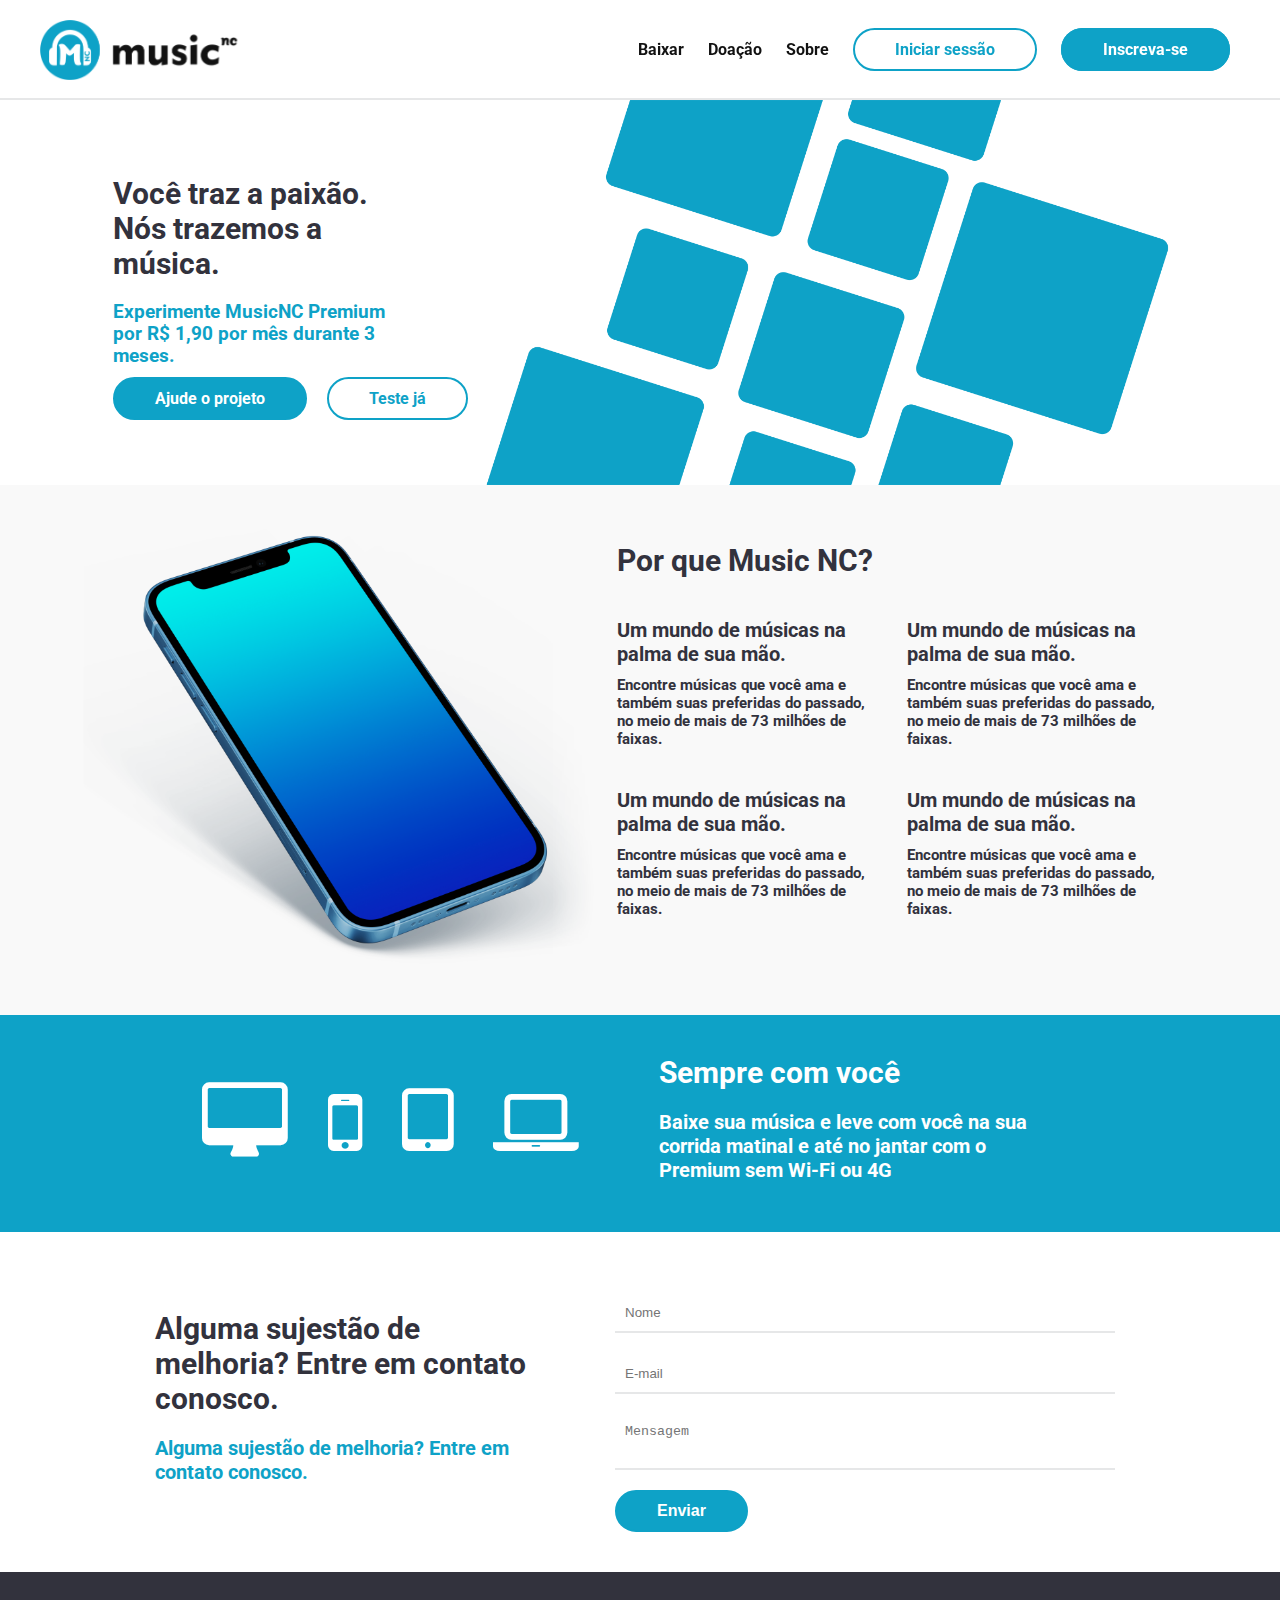
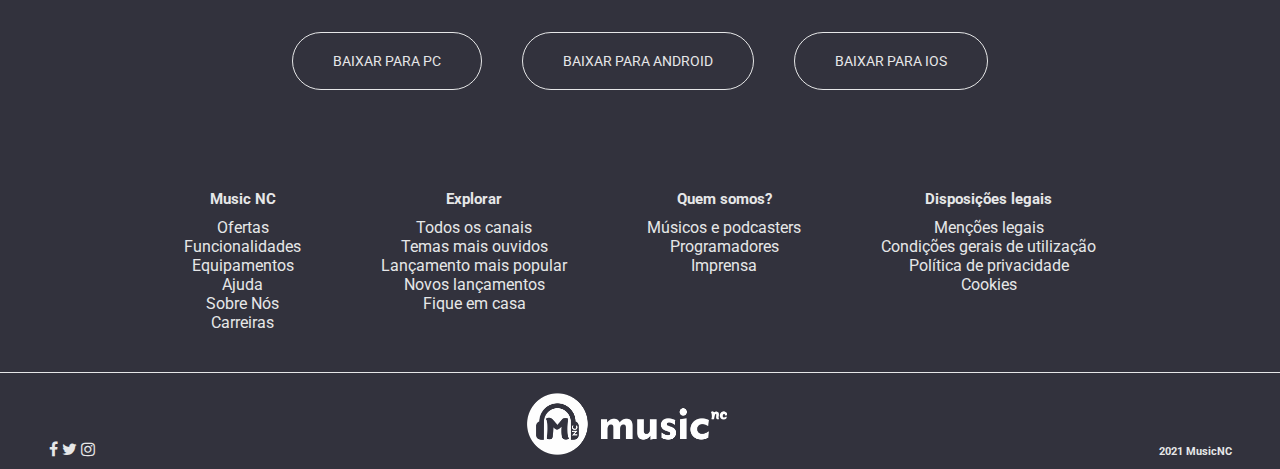
==== index.html @ dd520353 "enviando alterações em paginas" ====
<!DOCTYPE html>
<html lang="pt">

<head>

    <!--CHARSET-->
    <meta charset="UTF-8">

    <!--NAME BAR-->
    <title>Home | Music NC</title>

    <!--ICON BAR-->
    <link rel="shortcut icon" href="img/icons/logo-princ.png">

    <!--IMPORT CSS-->
    <link rel="stylesheet" type="text/css" href="css/styles.css">

    <!--IMPORT JS-->
    

    <!--IMPORT FONTS E ICONS-->
    <link href="https://maxcdn.bootstrapcdn.com/font-awesome/4.7.0/css/font-awesome.min.css" rel="stylesheet" type="text/css">

    <link rel="preconnect" href="https://fonts.googleapis.com">
    <link rel="preconnect" href="https://fonts.gstatic.com" crossorigin>
    <link href="https://fonts.googleapis.com/css2?family=Roboto:wght@300;400;700&display=swap" rel="stylesheet">

</head>


<body>
    
    <!--HEADER-->
    <header>

        <a href="">
            <img id="logo-header" src="img/icons/logo-azul.png" alt="logo">
        </a>
        
        <nav>
            <a class="btn-princ btn-h-01" href="paginas/download.html">Baixar</a>
            <a class="btn-princ btn-h-01" href="paginas/doacao.html">Doação</a>
            <a class="btn-princ btn-h-01" href="paginas/sobre.html">Sobre</a>
            <a class="btn-princ btn-h-02" href="paginas/login.html">Iniciar sessão</a>
            <a class="btn-princ btn-h-03" href="paginas/inscrever.html">Inscreva-se</a>
        </nav>

    </header>
    <!--FIM HEADER-->

    <!--BANNER-->
    <section id="sec-banner">

        <div>
            <div id="txt-banner">
                <h2>Você traz a paixão. Nós trazemos a música.</h2>
                <h3>Experimente MusicNC Premium por R$ 1,90 por mês durante 3 meses.</h3>
            </div>
    
            <div id="btn-banner">
                <a class="btn-princ btn-h-03" href="paginas/doacao.html">Ajude o projeto</a>
                <a class="btn-princ btn-h-02" href="https://vitor-ian.github.io/Music-NC/">Teste já</a>
            </div>
        </div>

        <img id="img-banner" src="img/banner/posters.png" alt="posters">
        
    </section>
    <!--FIM BANNER-->

    <!--FEATURE-->
    <section id="sec-feature">

        <img id="img-feature" src="img/banner/telefone.png" alt="">

        <div>

            <h2>Por que Music NC?</h2>

            <div id="textos-feacture"> <!--categorias-->

                <div>
                    <div class="cat-feature">
                        <h4>Um mundo de músicas na palma de sua mão.</h4>
                        <h5>Encontre músicas que você ama e também suas preferidas do passado, no meio de mais de 73 milhões de faixas.</h5>
                    </div>
    
                    <div class="cat-feature">
                        <h4>Um mundo de músicas na palma de sua mão.</h4>
                        <h5>Encontre músicas que você ama e também suas preferidas do passado, no meio de mais de 73 milhões de faixas.</h5>
                    </div>
                </div>
    
                <div>
                    <div class="cat-feature">
                        <h4>Um mundo de músicas na palma de sua mão.</h4>
                        <h5>Encontre músicas que você ama e também suas preferidas do passado, no meio de mais de 73 milhões de faixas.</h5>
                    </div>
    
                    <div class="cat-feature">
                        <h4>Um mundo de músicas na palma de sua mão.</h4>
                        <h5>Encontre músicas que você ama e também suas preferidas do passado, no meio de mais de 73 milhões de faixas.</h5>
                    </div>
                </div>

            </div> <!--fim categorias-->

        </div>

    </section>
    <!--FIM FEATURE-->

    <!--DEVICES-->
    <section id="sec-devices">

        <div id="icons-devices">
            <i class="fa fa-desktop icon-dev" aria-hidden="true"></i>
            <i class="fa fa-mobile icon-dev" aria-hidden="true"></i>
            <i class="fa fa-tablet icon-dev" aria-hidden="true"></i>
            <i class="fa fa-laptop icon-dev" aria-hidden="true"></i>
        </div>

        <div id="txt-devices">
            <h2 class="color">Sempre com você</h2>
            <h4 class="color">Baixe sua música e leve com você na sua corrida matinal e até no jantar com o Premium sem Wi-Fi ou 4G</h4>
        </div>

    </section>

    <!--FIM DEVICES-->

    <!--FORMS-->
        <section id="sec-forms">
            
            <div id="txt-forms">
                <h2>Alguma sujestão de melhoria? Entre em contato conosco.</h2>
                <h4 class="color2">Alguma sujestão de melhoria? Entre em contato conosco.</h4>
            </div>

            <form class="form-ct-contato" action="https://api.staticforms.xyz/submit" method="POST">

                <input type="hidden" name="accessKey" value="03edd409-aebb-43a2-8050-35e807dcd3a2">
                <input type="hidden" name="redirectTo" value="#">  

                <div class="ct-txt-form">
                    <input placeholder="Nome" type="text" class="cx-form" name="name" />
                </div>

                <div class="ct-txt-form">
                    <input placeholder="E-mail"  type="email" class="cx-form" name="email" />
                </div>

                <div class="ct-txt-form">
                    <textarea placeholder="Mensagem"  type="text" class="cx-form" name="message"></textarea>
                </div>
                
                <button class="btn-princ btn-h-03" type="submit">Enviar</button>

            </form>
        </section>
    <!--FIM FORMS-->

    <!--FOOTER-->
        <footer>
            <div class="itens-footer">
                <a class="btn-footer" href="img/icons/logo-azul.png" download="Music NC">BAIXAR PARA PC</a>
                <a class="btn-footer" href="img/icons/logo-azul.png" download="Music NC">BAIXAR PARA ANDROID</a>
                <a class="btn-footer" href="img/icons/logo-azul.png" download="Music NC">BAIXAR PARA IOS</a>
            </div>

            <div class="itens-footer">

                <div class="bloco-footer">
                    <h5 class="color3">Music NC</h5>
                    <a class="color3" href="">Ofertas</a>
                    <a class="color3" href="">Funcionalidades</a>
                    <a class="color3" href="">Equipamentos</a>
                    <a class="color3" href="">Ajuda</a>
                    <a class="color3" href="">Sobre Nós</a>
                    <a class="color3" href="">Carreiras</a>
                </div>

                <div class="bloco-footer">
                    <h5 class="color3">Explorar</h5>
                    <a class="color3" href="">Todos os canais</a>
                    <a class="color3" href="">Temas mais ouvidos</a>
                    <a class="color3" href="">Lançamento mais popular</a>
                    <a class="color3" href="">Novos lançamentos</a>
                    <a class="color3" href="">Fique em casa</a>
                </div>

                <div class="bloco-footer">
                    <h5 class="color3">Quem somos?</h5>
                    <a class="color3" href="">Músicos e podcasters</a>
                    <a class="color3" href="">Programadores</a>
                    <a class="color3" href="">Imprensa</a>
                </div>

                <div class="bloco-footer">
                    <h5 class="color3">Disposições legais</h5>
                    <a class="color3" href="">Menções legais</a>
                    <a class="color3" href="">Condições gerais de utilização</a>
                    <a class="color3" href="">Política de privacidade
                    </a>
                    <a class="color3" href="">Cookies</a>
                </div>

            </div>

            <div class="itens-b-footer">
                <div>
                    <i class="fa fa-facebook" aria-hidden="true"></i>
                    <i class="fa fa-twitter" aria-hidden="true"></i>
                    <i class="fa fa-instagram" aria-hidden="true"></i>
                </div>

                <img id="logo-footer" src="img/icons/logo-branca.png" alt="">

                <h6 class="color3">2021 MusicNC</h6>
            </div>

        </footer>
    <!--FIM FOOTER-->

</body>

</html>
---- css/styles.css ----
/*===========================AJUSTES PADRÃO===========================*/

* {
    padding: 0px;
    margin: 0px;
    border: none;
    box-sizing: border-box;
}

html {
    scroll-behavior: smooth;
}

a {
    text-decoration: none;
}

li{
    list-style-type: none;
}

textarea:focus, input:focus {
    box-shadow: 0 0 0 0;
    outline: 0;
}

textarea {
    resize: none;
}

body{
    font-family: 'Roboto', sans-serif;
}

/*===========================AJUSTES PROJETO===========================*/

header{
    width: 100%;
    height: 100px;
    background-color: white;
    border-bottom: 2px solid #E6E7E8;
    display: flex;
    align-items: center;
    position: fixed;
    z-index: 1;
}

nav{
    margin: 20px;
    position: fixed;
    right: 20px;
}

footer{
    background-color: #32323d;
    color: #E6E7E8;
}

h1{
    font-size: 40px;
}

h2{
    color: #32323d;
    font-weight: bold;
    margin-bottom: 20px;
    font-size: 30px;
}

h3{
    color: #0EA2C7;
}

h4{
    color: #32323d;
    font-weight: bold;
    font-size: 20px;
    margin-bottom: 10px;
}

h5{
    color: #32323d;
    font-size: 15px;
    margin-bottom: 10px;
}

h6{
    color: rgb(230, 230, 230);
}

/*===========================HEADER===========================*/
#logo-header{
    height: 60px;
    margin: 20px 20px 20px 40px;
    position: fixed;
    top: 0px;
}

.btn-princ{
    font-size: 16px;
    font-weight: bold;
    margin: 0px 10px;
    cursor: pointer;
}

.btn-h-01{
    color: #121212;
    border: none;
}

.btn-h-01:hover{
    color: #121212;
    padding-bottom: 10px;
    border-bottom: 2px solid #0EA2C7;
}

.btn-h-02{
    color: #0EA2C7;
    border: 2px solid #0EA2C7;
    border-radius: 50px;
    padding: 10px 40px;
}

.btn-h-02:hover{
    color: #078AAB;
    border-color:#078AAB;
}

.btn-h-03{
    color: white;
    background-color: #0EA2C7;
    border: 2px solid #0EA2C7;
    border-radius: 50px;
    padding: 10px 40px;
}

.btn-h-03:hover{
    background-color: #078AAB;
    border-color:#078AAB;
}

/*===========================BANNER===========================*/

#sec-banner{
    padding-top: 100px;
    display: flex;
    align-items: center;
    justify-content: center;
}

#btn-banner{
    display: flex;
    align-items: center;
}

#img-banner{
    width: 700px;
    pointer-events: none;
}

#txt-banner{
    width: 300px;
    margin: 10px;
}

/*===========================FEATURE===========================*/

#sec-feature{
    background-color: #f9f9f9;
    display: flex;
    align-items: center;
    justify-content: center;
    padding: 40px 0px;
}

#img-feature{
    height: 450px;
}

#textos-feacture{
    display: flex;
    align-items: top;
    justify-content: left;
}

.cat-feature{
    width: 250px;
    margin: 20px 40px 40px 0px;
}

/*===========================DEVICES===========================*/

#sec-devices{
    background-color: #0EA2C7;
    display: flex;
    align-items: center;
    justify-content: center;
}

#icons-devices{
    font-size: 80px;
    margin: 40px 20px;
    color: white;
}

.icon-dev{
    margin-right: 20px;
}

#txt-devices{
    width: 400px;
    margin: 40px;
}

.color{
    color: white;
}

/*===========================FORM===========================*/

#sec-forms{
    display: flex;
    align-items: center;
    justify-content: center;
    margin: 40px;
}

.ct-txt-form{
    width: 500px;
    background-color: none;
    border-bottom: 2px solid #E6E7E8;
    padding: 10px;
    margin: 20px 10px;
}

.cx-form{
    width: 480px;
    color: #32323d;
}

#txt-forms{
    width: 400px;
    margin-right: 50px;
}

.color2{
    color: #0EA2C7;
}

/*===========================FOOTER===========================*/

.color3{
    color: #E6E7E8;
}

.itens-footer{
    display: flex;
    align-items: top;
    justify-content: center;
    padding: 40px 0px;
}

.itens-b-footer{
    display: flex;
    align-items: baseline;
    justify-content: center;
    padding: 10px;
    border-top: 1px solid #E6E7E8;
}

#logo-footer{
    width: 200px;
    margin-left: 48vh;
    margin-right: 48vh;
    margin-top: 10px;
}

.bloco-footer{
    display: flex;
    align-items: center;
    justify-content: left;
    flex-direction: column;
    margin: 0px 40px;
}

.btn-footer{
    color: #E6E7E8;
    font-size: 14px;
    padding: 20px 40px;
    border: 1px solid #E6E7E8;
    border-radius: 40px;
    margin: 20px;
}

.btn-footer:hover{
    background-color: #2c2c35;
}

/*===========================PAGINA DONWLOAD===========================*/

/*===========================CONTEUDO PRINCIPAL===========================*/
#sec-conteudo{
    padding-top: 280px;
    display: flex;
    align-items: center;
    justify-content: center;
    flex-direction: column;
    background-color: #0EA2C7;
    height: 700px;
    border-radius: 0px 0px 500px 500px;
    margin-bottom: 20px;
}

.color4{
    color: white;
}

#img-conteudo{
    width: 900px;
    padding-top: 10px;
}

.txt-conteudo{
    width: 800px;
    text-align: center;
}

.btn-h-04{
    color: #32323d;
    background-color: white;
    border: 2px solid white;
    border-radius: 50px;
    padding: 10px 40px;
}

.btn-h-04:hover{
    background-color: #eeeeee;
    border-color:#eeeeee;
}

/*===========================VANTAGENS===========================*/

#sec-vantagens{
    margin-top: 200px;
    display: flex;
    align-items: center;
    justify-content: center;
    flex-direction: column;
}

.item-vantagens{
    display: flex;
    align-items: center;
    justify-content: center;
    flex-direction: column;
    text-align: center;
    border: 2px solid #0EA2C7;
    border-radius: 100%;
    height: 300px;
    width: 300px;
    color: #0EA2C7;
    font-size: 50px;
    margin: 20px;
}

.txt-item-vantagens{
    width: 230px;
}

#vantagens{
    display: flex;
    align-items: center;
    justify-content: center;
    margin: 40px;
}

.color5{
    color: #32323d;
    margin: 40px;
}

.btn-h-05{
    color: white;
    background-color: #EF5466;
    border: 2px solid #EF5466;
    border-radius: 50px;
    padding: 10px 40px;
}

.btn-h-05:hover{
    background-color: #da4052;
    border-color:#da4052;
}

/*===========================BAIXAR===========================*/

#sec-baixar{
    display: flex;
    align-items: center;
    justify-content: center;
    flex-direction: column;
    background-color: #0EA2C7;
    padding: 60px;
}

.btn-baixar{
    color: #E6E7E8;
    background-color: #2c2c35;
    font-size: 14px;
    padding: 20px 40px;
    border-radius: 40px;
    margin: 20px;
}

.btn-baixar:hover{
    background-color: #1c1c22;
}
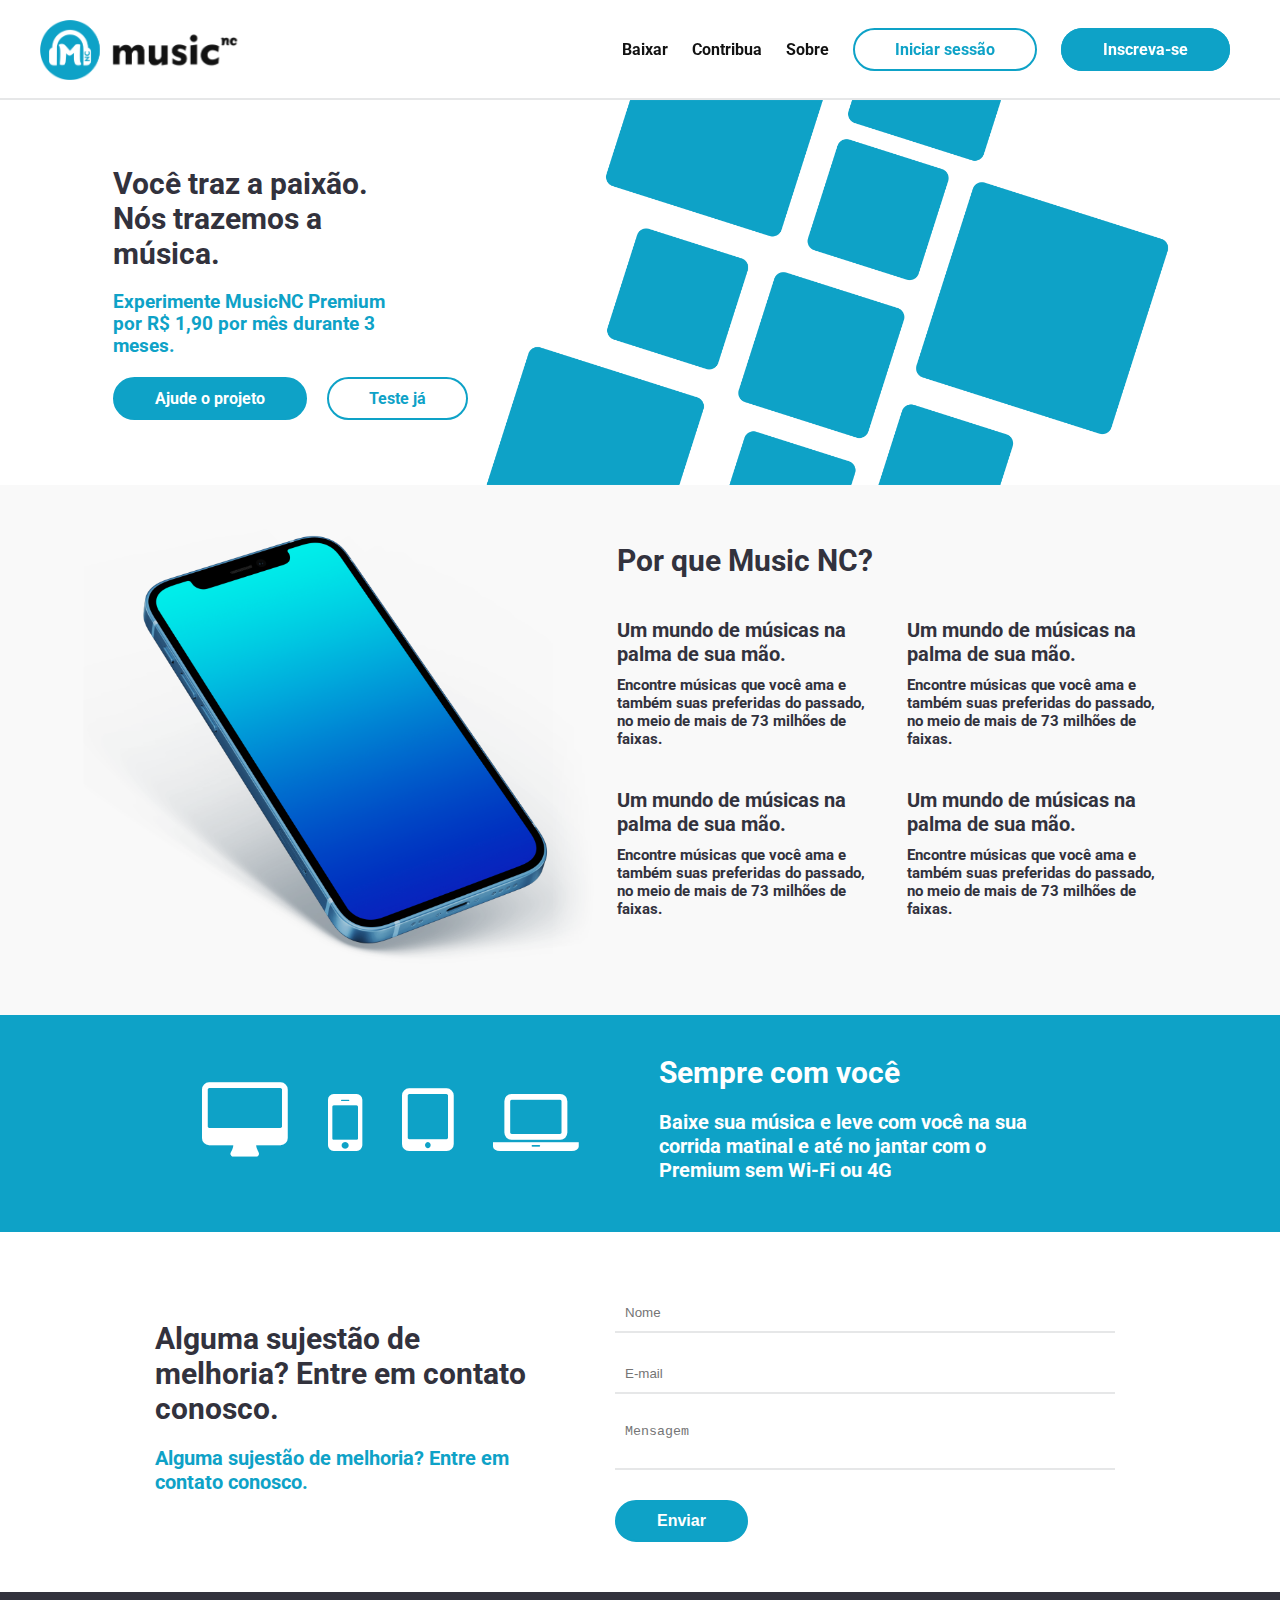
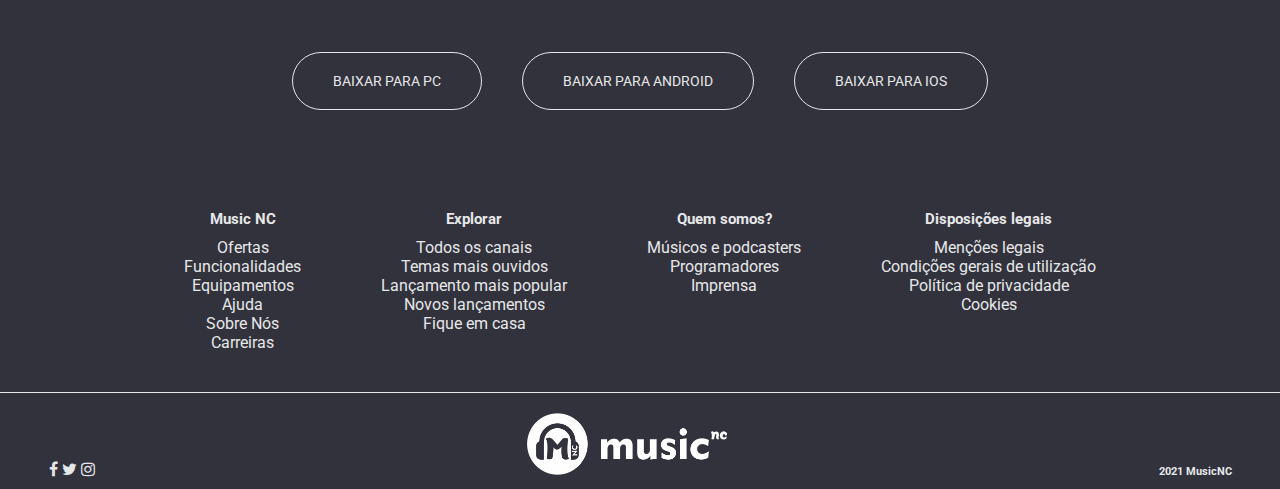
==== commit 13e0246b: "Enviando pagina de doações" ====
--- a/index.html
+++ b/index.html
@@ -39,7 +39,7 @@
         
         <nav>
             <a class="btn-princ btn-h-01" href="paginas/download.html">Baixar</a>
-            <a class="btn-princ btn-h-01" href="paginas/doacao.html">Doação</a>
+            <a class="btn-princ btn-h-01" href="paginas/doacao.html">Contribua</a>
             <a class="btn-princ btn-h-01" href="paginas/sobre.html">Sobre</a>
             <a class="btn-princ btn-h-02" href="paginas/login.html">Iniciar sessão</a>
             <a class="btn-princ btn-h-03" href="paginas/inscrever.html">Inscreva-se</a>
--- a/css/styles.css
+++ b/css/styles.css
@@ -57,7 +57,9 @@
 }
 
 h1{
-    font-size: 40px;
+    font-size: 60px;
+    font-weight: bold;
+    margin-bottom: 20px;
 }
 
 h2{
@@ -99,7 +101,7 @@
 .btn-princ{
     font-size: 16px;
     font-weight: bold;
-    margin: 0px 10px;
+    margin: 10px;
     cursor: pointer;
 }
 
@@ -300,14 +302,13 @@
 
 /*===========================CONTEUDO PRINCIPAL===========================*/
 #sec-conteudo{
-    padding-top: 280px;
+    padding-top: 300px;
     display: flex;
     align-items: center;
     justify-content: center;
     flex-direction: column;
     background-color: #0EA2C7;
     height: 700px;
-    border-radius: 0px 0px 500px 500px;
     margin-bottom: 20px;
 }
 
@@ -414,4 +415,298 @@
 
 .btn-baixar:hover{
     background-color: #1c1c22;
-}+}
+
+/*===========================PAGINA LOGIN===========================*/
+
+#sec-login{
+    display: flex;
+    align-items: center;
+    justify-content: center;
+    flex-direction: column;
+    background-image: url('../img/banner/background-login.png');
+    background-repeat: no-repeat;
+    background-size: cover;
+    height: 100vh;
+}
+
+#logo-login{
+    width: 200px;
+    margin: 40px;
+}
+
+.color6{
+    color: #EF5466;
+}
+
+.btn-h-06{
+    color: white;
+    background-color: #EF5466;
+    border: 2px solid #EF5466;
+    border-radius: 50px;
+    width: 500px;
+    padding: 10px 40px;
+    margin-bottom: 20px;
+}
+
+.btn-h-06:hover{
+    background-color: #da4052;
+    border-color:#da4052;
+}
+
+.btn-secund-2{
+    color: #EF5466;
+    text-decoration: underline;
+    font-size: 14px;
+}
+
+.cx-login{
+    display: flex;
+    align-items: center;
+    justify-content: center;
+    flex-direction: column;
+    background-color: white;
+    border-radius: 20px;
+    width: 600px;
+    height: 500px;
+    margin-bottom: 40px;
+}
+
+.info-form{
+    margin-top: 40px;
+    width: 450px;
+    text-align: center;
+    display: flex;
+    align-items: center;
+    justify-content: center;
+    flex-direction: column;
+}
+
+.color1{
+    color: #32323d;
+}
+
+.cx-inscreva{
+    display: flex;
+    align-items: center;
+    justify-content: center;
+    flex-direction: column;
+    background-color: white;
+    border-radius: 20px;
+    width: 600px;
+    height: 700px;
+    margin-bottom: 40px;
+}
+
+/*===========================PAGINA SOBRE===========================*/
+
+#sec-banner-sobre{
+    padding-top: 100px;
+    display: flex;
+    align-items: center;
+    justify-content: center;
+    flex-direction: column;
+    background-image: url('../img/banner/background-login.png');
+    background-repeat: no-repeat;
+    background-size: cover;
+}
+
+#banner-sobre{
+    display: flex;
+    align-items: center;
+    justify-content: center;
+    flex-direction: column;
+    width: 500px;
+    text-align: center;
+    margin: 40px;
+}
+
+#imagem-sobre{
+    width: 100%;
+    margin-top: 40px;
+}
+
+/*===========================PORQUE MUSIC NC===========================*/
+
+#sec-conteudo-sobre{
+    display: flex;
+    align-items: center;
+    justify-content: center;
+    flex-direction: column;
+}
+
+.titulo-conteudo-sobre{
+    width: 500px;
+    text-align: center;
+    margin: 40px;
+}
+
+.txt-conteudo-sobre{
+    width: 350px;
+    margin: 20px;
+}
+
+.bl-conteudo-sobre{
+    display: flex;
+    align-items: center;
+    justify-content: center;
+}
+
+/*===========================ESCUTE OFFLINE===========================*/
+
+#sec-ouca-offline{
+    display: flex;
+    align-items: center;
+    justify-content: center;
+}
+
+.img-sec-sobre{
+    height: 800px;
+}
+
+.esp-esq{
+    margin: 20px 10px;
+}
+
+.esp-botom{
+    margin-bottom: 60px;
+}
+
+/*===========================ALBUM===========================*/
+
+#imagem-album{
+    width: 80%;
+}
+
+#all-img-sobre{
+    display: flex;
+    align-items: center;
+    justify-content: center;
+}
+
+/*===========================PLAYLIST===========================*/
+
+#sec-playlist{
+    display: flex;
+    align-items: center;
+    justify-content: center;
+    flex-direction: column;
+    margin-top: 40px;
+}
+
+#size-playlist{
+    display: flex;
+    align-items: center;
+    justify-content: center;
+    flex-direction: column;
+    width: 600px;
+    text-align: center;
+}
+
+/*===========================LETRA===========================*/
+
+#sec-letra{
+    display: flex;
+    align-items: center;
+    justify-content: center;
+}
+
+.txt-letras{
+    width: 350px;
+    margin: 20px;
+    text-align: right;
+}
+
+/*===========================FAQ===========================*/
+
+#sec-faq{
+    display: flex;
+    align-items: center;
+    justify-content: center;
+    flex-direction: column;
+    margin: 80px 0 40px 0;
+}
+
+
+/*===========================PÁGINA SOBRE===========================*/
+
+#sec-banner-contribua{
+    padding-top: 100px;
+    display: flex;
+    align-items: center;
+    justify-content: center;
+    background-image: url('../img/banner/background-login.png');
+    background-repeat: no-repeat;
+    background-size: cover;
+    background-attachment: fixed;
+    height: 600px;
+}
+
+#banner-contribua{
+    display: flex;
+    align-items: left;
+    justify-content: center;
+    flex-direction: column;
+    width: 500px;
+    text-align: left;
+    margin: 40px;
+}
+
+#box-contribua{
+    width: 550px;
+    height: 350px;
+    border-radius: 10px;
+    background-color: white;
+    display: flex;
+    align-items: center;
+    justify-content: center;
+    flex-direction: column;
+    padding: 50px;
+}
+
+#formas-pagamento{
+    display: flex;
+    align-items: center;
+    justify-content: center;
+}
+
+#pix{
+    width: 250px;
+    margin: 0 30px;
+}
+
+.box-forma-pagamento{
+    background-color: #32323d;
+    margin: 20px;
+    border-radius: 50px;
+    width: 150px;
+    height: 50px;
+    display: flex;
+    align-items: center;
+    justify-content: center;
+}
+
+#box-pagamento-pix{
+    width: 250px;
+    background-color: #2c2c35;
+    border-radius: 50px;
+    padding: 5px;
+    text-align: center;
+}
+
+#box-pix{
+    display: flex;
+    align-items: center;
+    justify-content: center;
+    flex-direction: column;
+}
+
+.obs{
+    margin: 40px 0 15px 20px;
+    width: 150px;
+}
+
+.icon-pagamento{
+    width: 110px;
+}
+
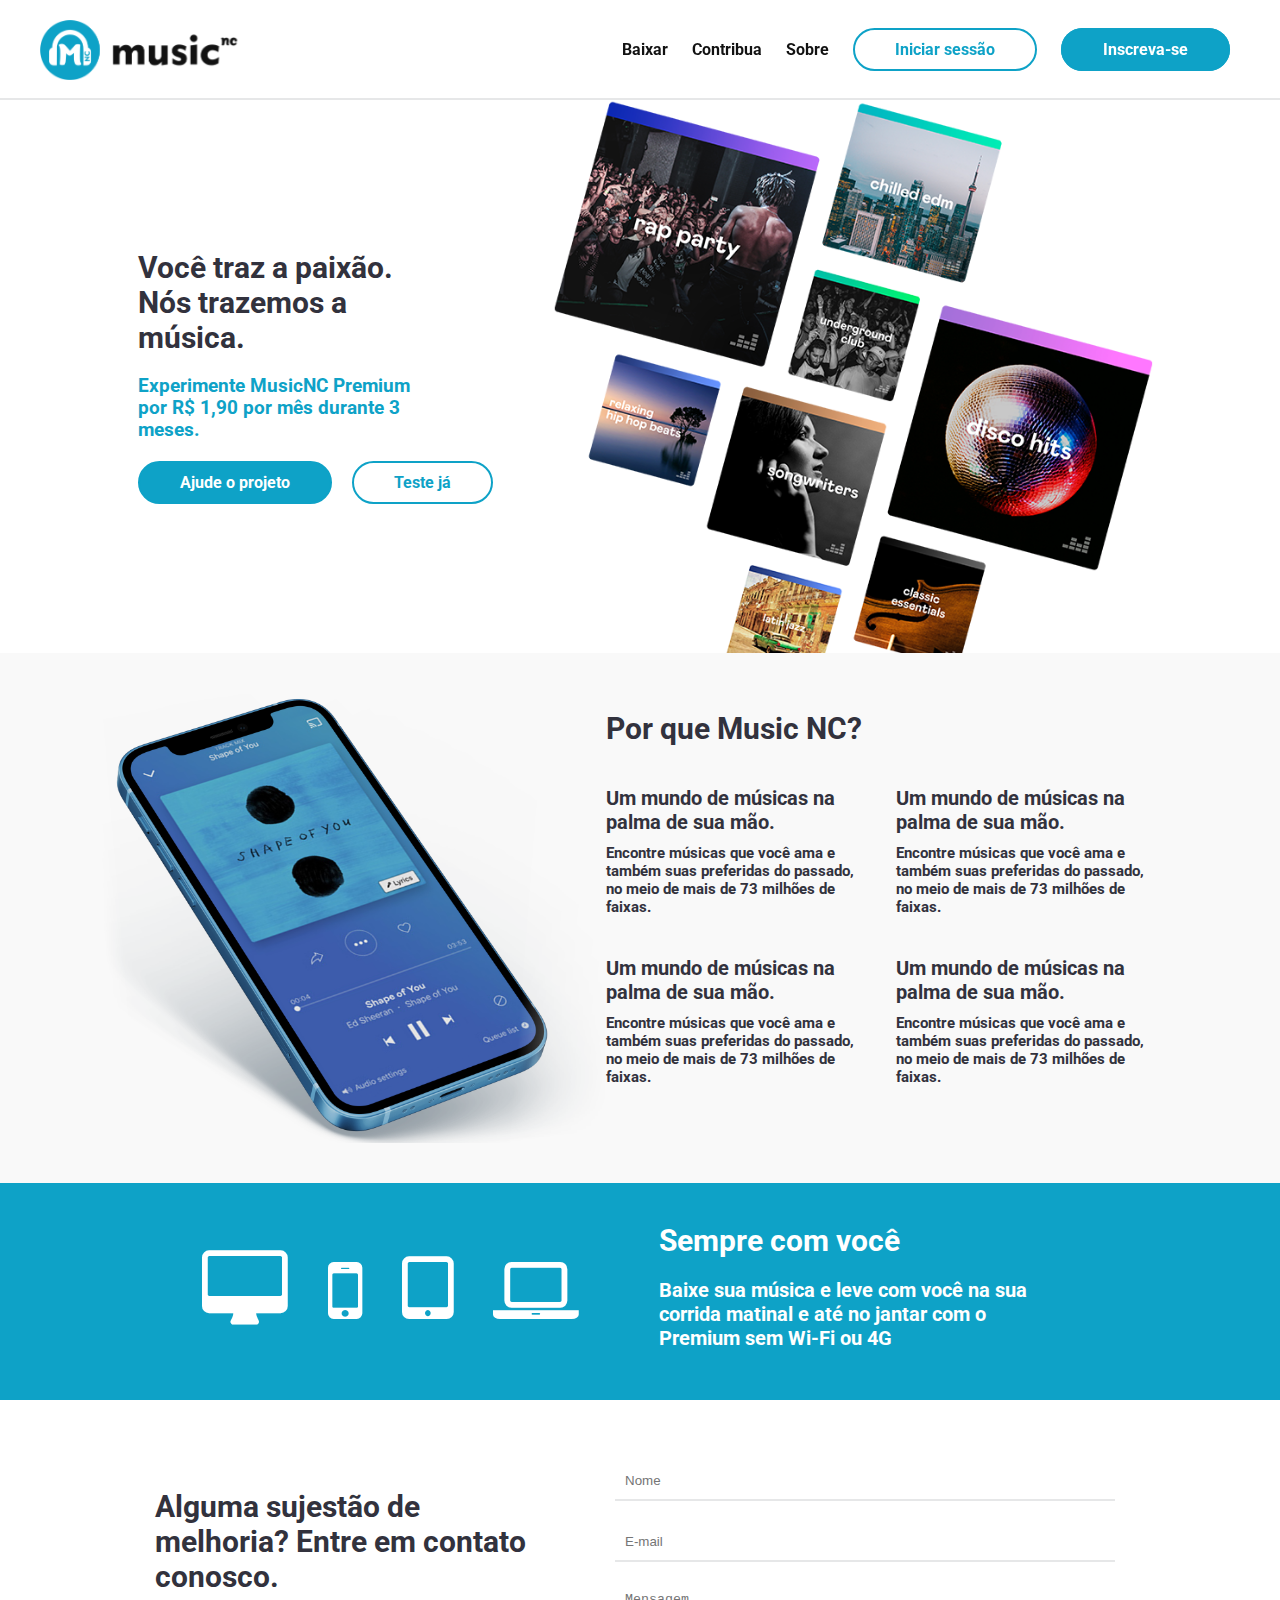
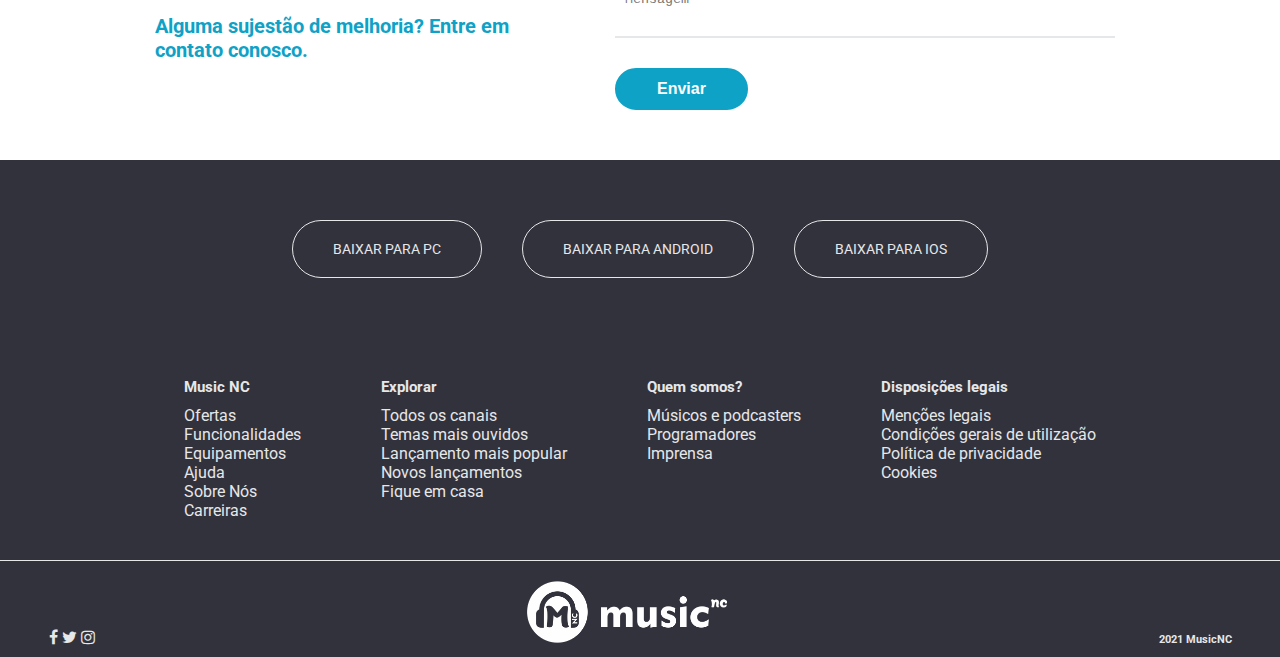
==== commit d5329868: "Enviando botões de redes sociais" ====
--- a/index.html
+++ b/index.html
@@ -209,12 +209,22 @@
 
             <div class="itens-b-footer">
                 <div>
-                    <i class="fa fa-facebook" aria-hidden="true"></i>
-                    <i class="fa fa-twitter" aria-hidden="true"></i>
-                    <i class="fa fa-instagram" aria-hidden="true"></i>
-                </div>
-
-                <img id="logo-footer" src="img/icons/logo-branca.png" alt="">
+                    <a class="color3" href="https://www.facebook.com/musicncbr">
+                        <i class="fa fa-facebook" aria-hidden="true"></i>
+                    </a>
+
+                    <a class="color3" href="https://twitter.com/musicncbr">
+                        <i class="fa fa-twitter" aria-hidden="true"></i>
+                    </a>
+
+                    <a class="color3" href="https://www.instagram.com/musicncbr/">
+                        <i class="fa fa-instagram" aria-hidden="true"></i>
+                    </a>
+                </div>
+
+                <a href="index.html">
+                    <img id="logo-footer" src="img/icons/logo-branca.png" alt="">
+                </a>
 
                 <h6 class="color3">2021 MusicNC</h6>
             </div>
--- a/css/styles.css
+++ b/css/styles.css
@@ -156,7 +156,8 @@
 }
 
 #img-banner{
-    width: 700px;
+    width: 600px;
+    margin-left: 50px;
     pointer-events: none;
 }
 
@@ -279,8 +280,8 @@
 
 .bloco-footer{
     display: flex;
-    align-items: center;
-    justify-content: left;
+    align-items: left;
+    justify-content: top;
     flex-direction: column;
     margin: 0px 40px;
 }
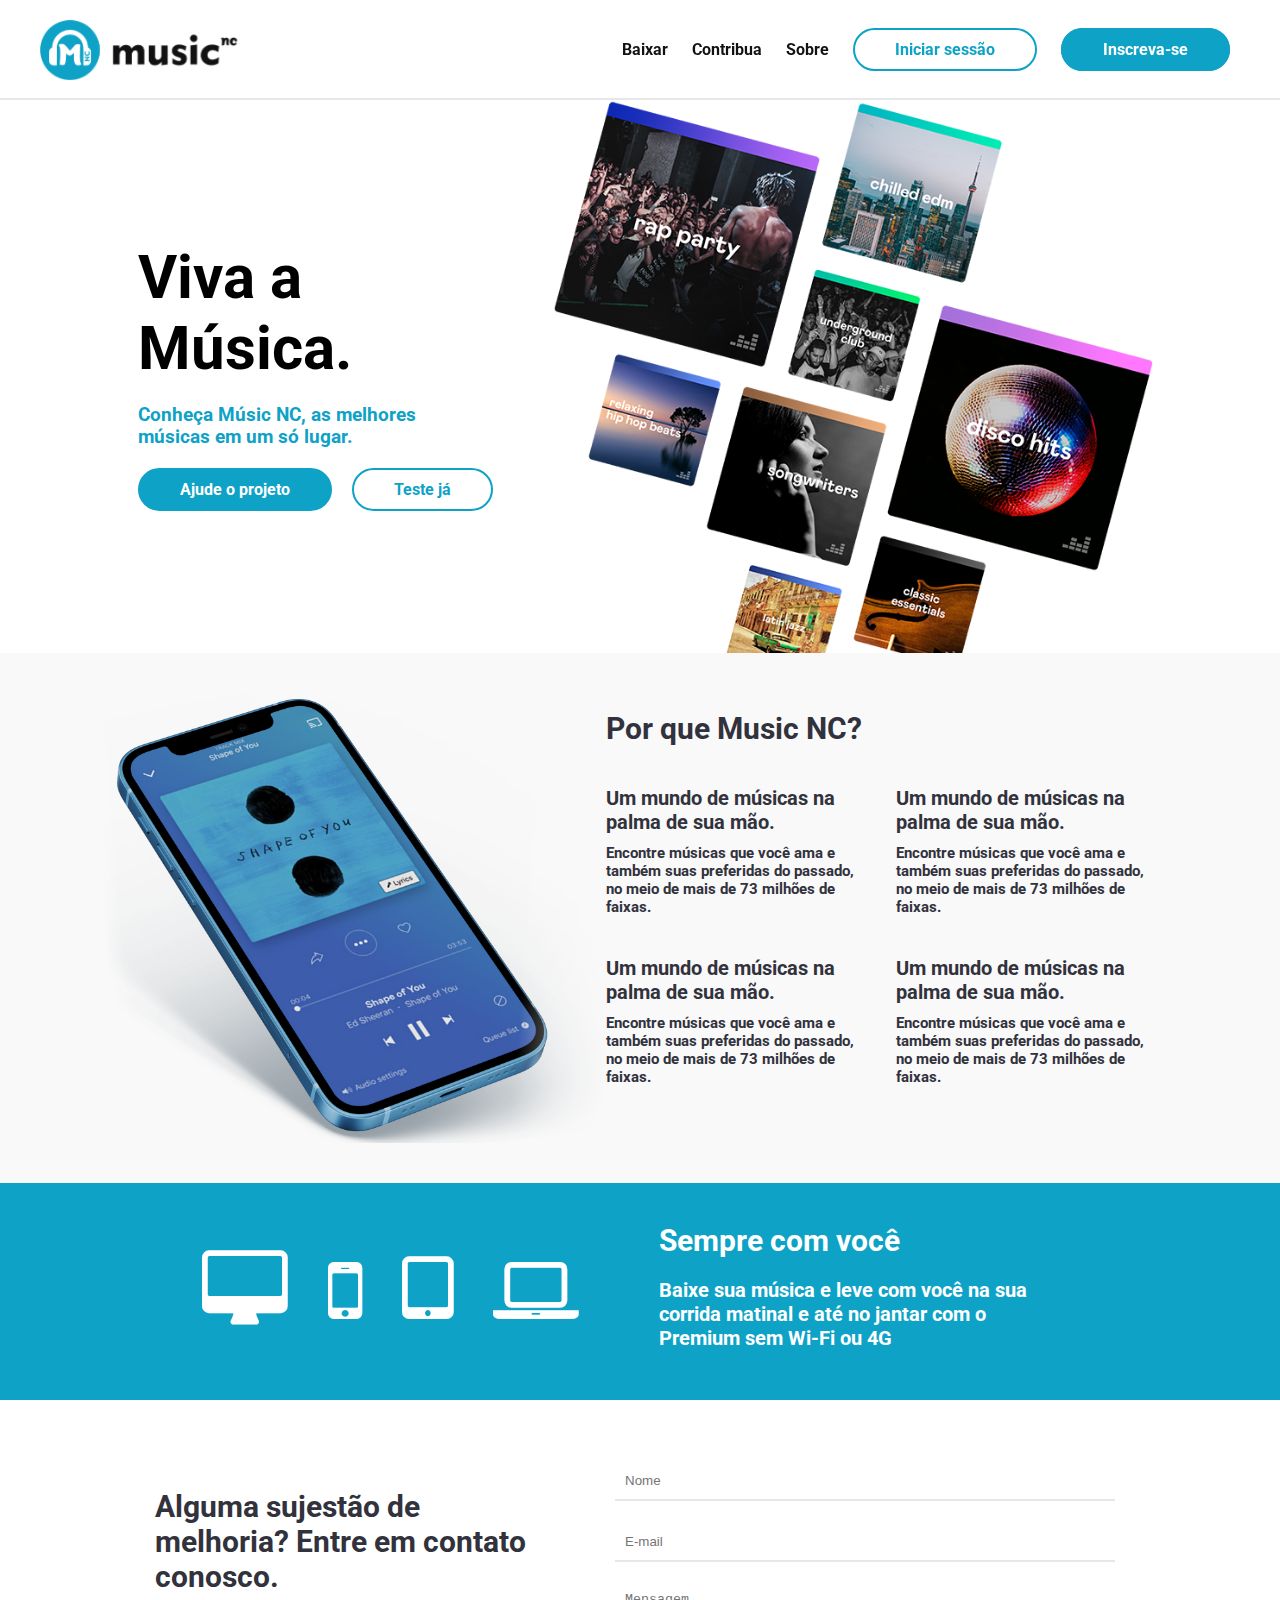
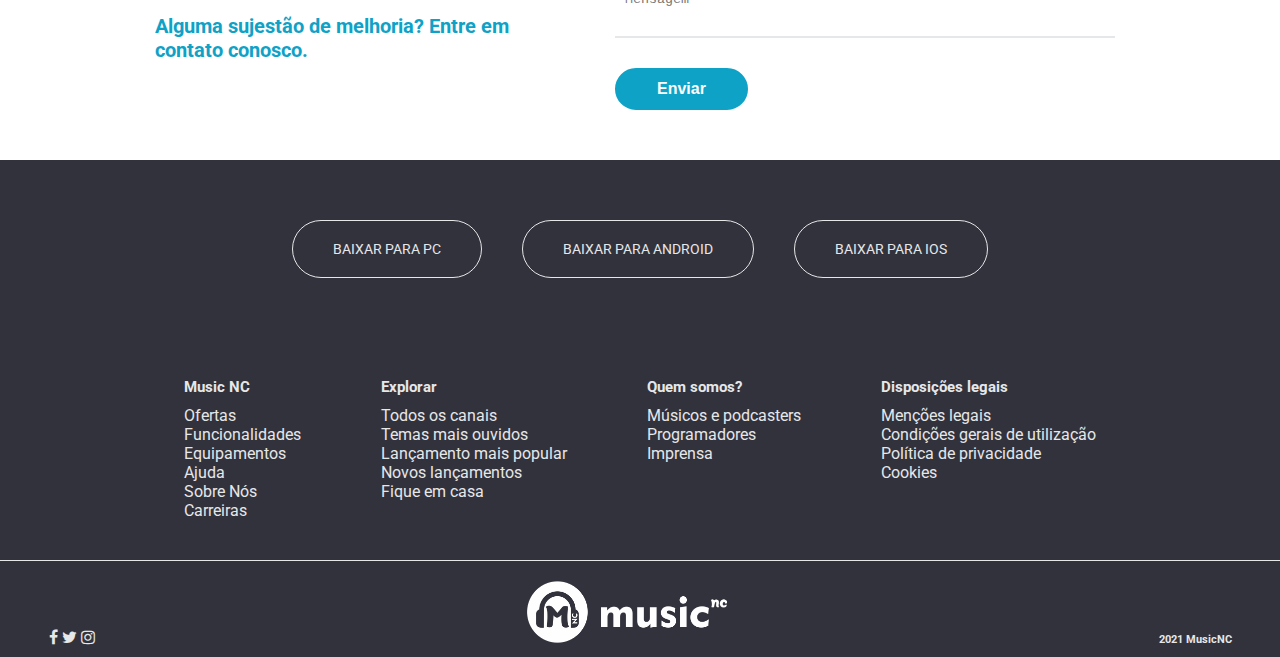
==== commit c4e8dae0: "enviando correções de texto" ====
--- a/index.html
+++ b/index.html
@@ -53,8 +53,8 @@
 
         <div>
             <div id="txt-banner">
-                <h2>Você traz a paixão. Nós trazemos a música.</h2>
-                <h3>Experimente MusicNC Premium por R$ 1,90 por mês durante 3 meses.</h3>
+                <h1>Viva a Música.</h1>
+                <h3>Conheça Músic NC, as melhores músicas em um só lugar.</h3>
             </div>
     
             <div id="btn-banner">
--- a/css/styles.css
+++ b/css/styles.css
@@ -178,6 +178,7 @@
 
 #img-feature{
     height: 450px;
+    pointer-events: none;
 }
 
 #textos-feacture{
@@ -320,6 +321,7 @@
 #img-conteudo{
     width: 900px;
     padding-top: 10px;
+    pointer-events: none;
 }
 
 .txt-conteudo{
@@ -522,8 +524,15 @@
     margin: 40px;
 }
 
+#center-img{
+    display: flex;
+    align-items: center;
+    justify-content: center;
+}
+
 #imagem-sobre{
     width: 100%;
+    max-width: 1580px;
     margin-top: 40px;
 }
 
@@ -577,6 +586,7 @@
 
 #imagem-album{
     width: 80%;
+    max-width: 1580px;
 }
 
 #all-img-sobre{
@@ -674,6 +684,7 @@
 #pix{
     width: 250px;
     margin: 0 30px;
+    pointer-events: none;
 }
 
 .box-forma-pagamento{
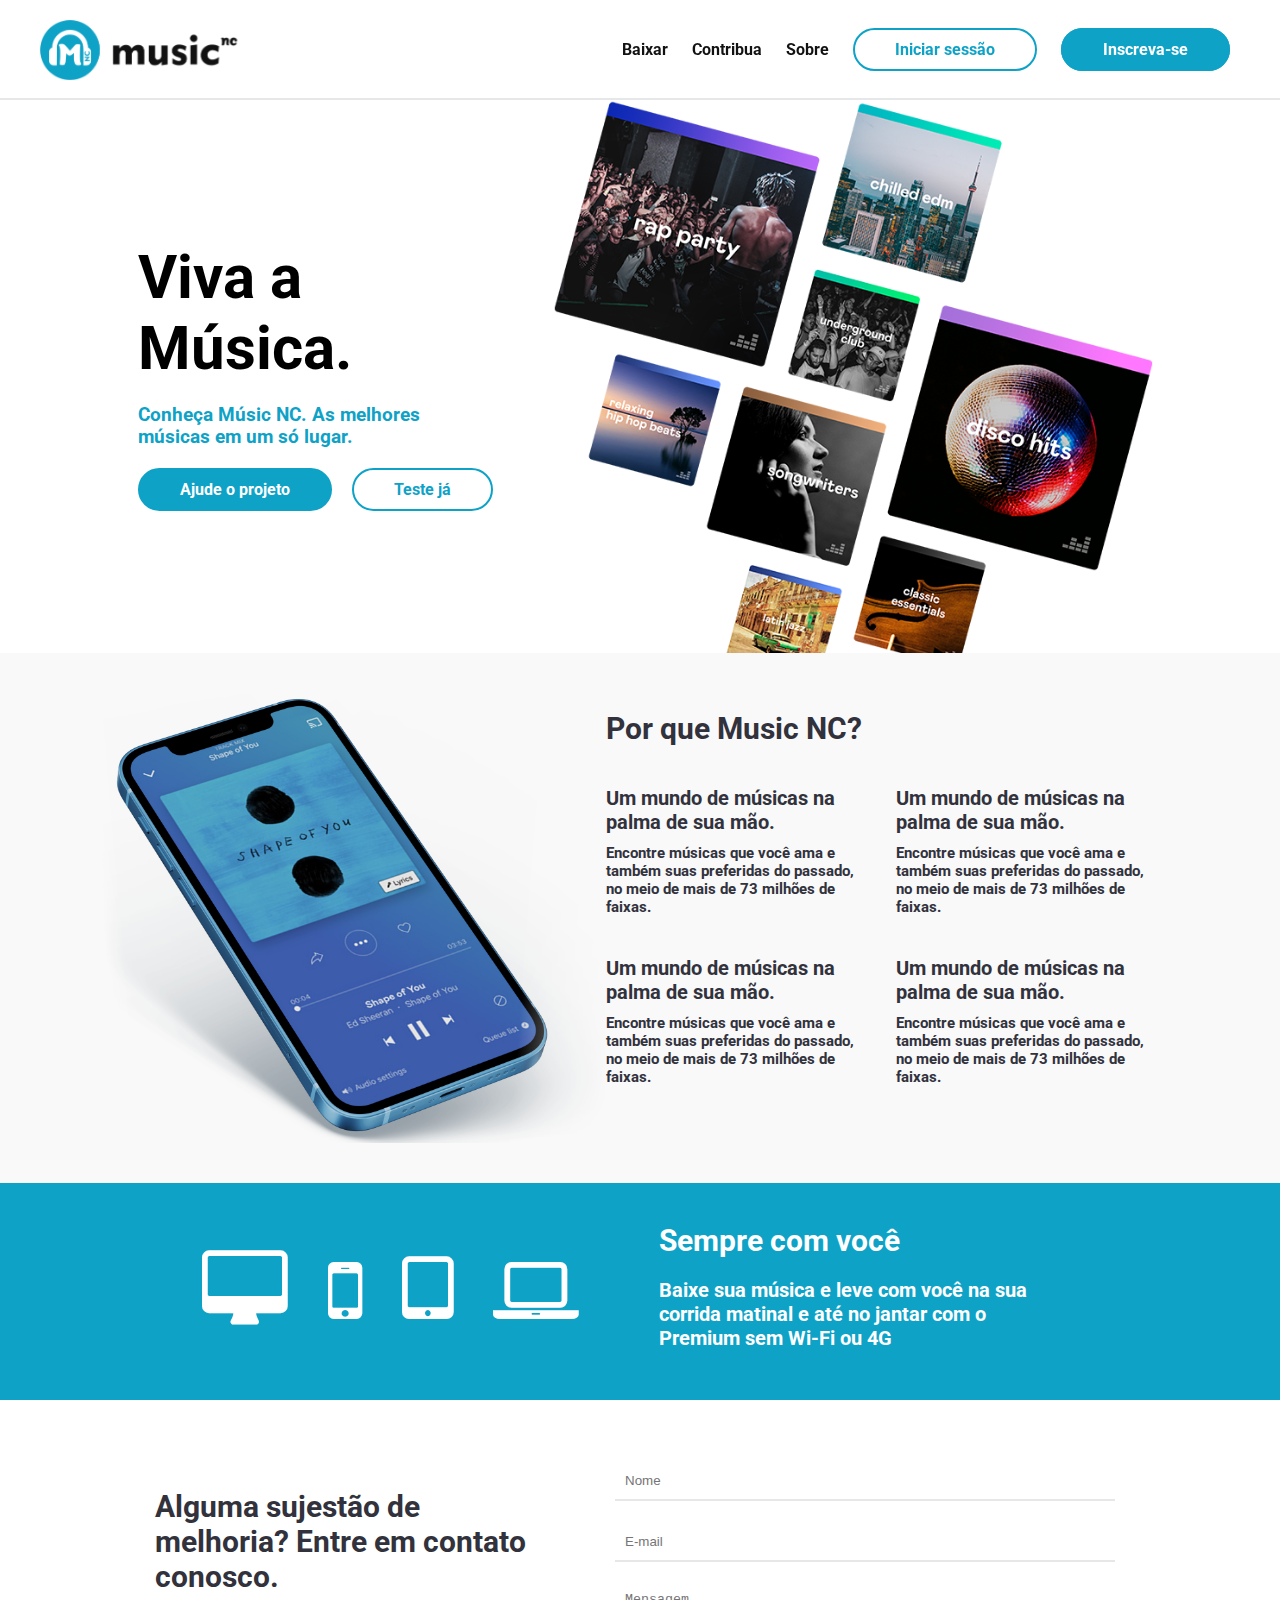
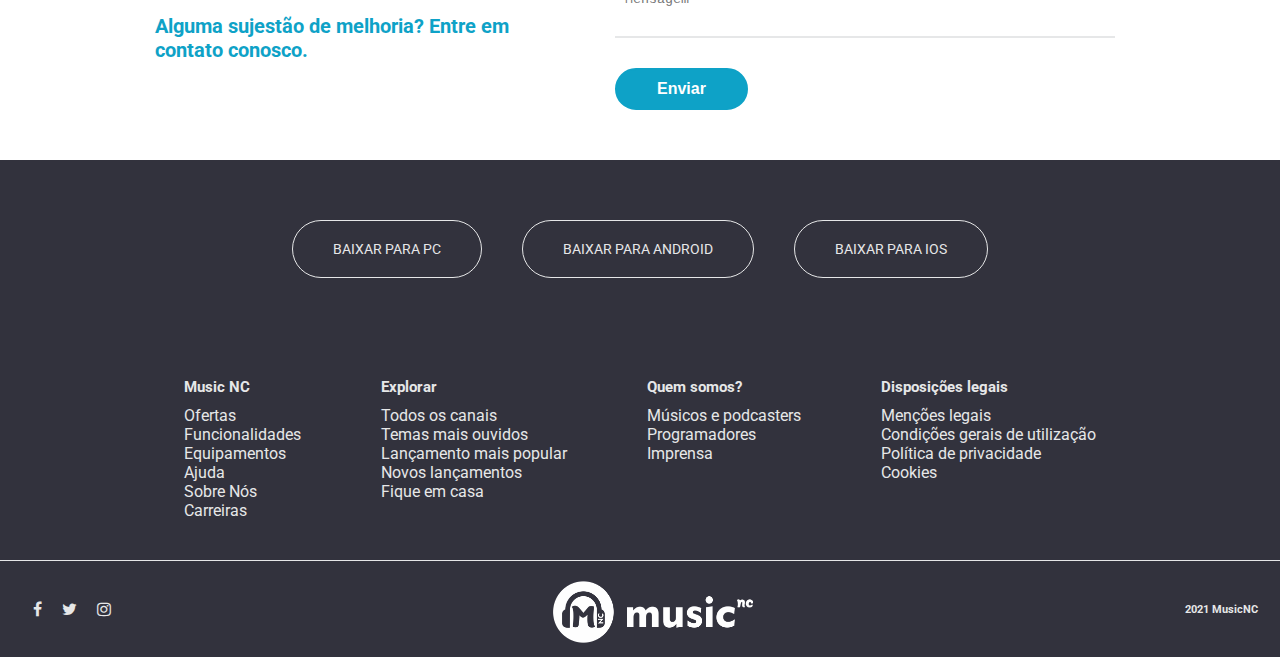
==== commit 88af5134: "enviando correções de texto" ====
--- a/index.html
+++ b/index.html
@@ -54,7 +54,7 @@
         <div>
             <div id="txt-banner">
                 <h1>Viva a Música.</h1>
-                <h3>Conheça Músic NC, as melhores músicas em um só lugar.</h3>
+                <h3>Conheça Músic NC. As melhores músicas em um só lugar.</h3>
             </div>
     
             <div id="btn-banner">
@@ -208,16 +208,16 @@
             </div>
 
             <div class="itens-b-footer">
-                <div>
-                    <a class="color3" href="https://www.facebook.com/musicncbr">
+                <div class="social-footer">
+                    <a class="social" href="https://www.facebook.com/musicncbr">
                         <i class="fa fa-facebook" aria-hidden="true"></i>
                     </a>
 
-                    <a class="color3" href="https://twitter.com/musicncbr">
+                    <a class="social" href="https://twitter.com/musicncbr">
                         <i class="fa fa-twitter" aria-hidden="true"></i>
                     </a>
 
-                    <a class="color3" href="https://www.instagram.com/musicncbr/">
+                    <a class="social" href="https://www.instagram.com/musicncbr/">
                         <i class="fa fa-instagram" aria-hidden="true"></i>
                     </a>
                 </div>
--- a/css/styles.css
+++ b/css/styles.css
@@ -266,7 +266,7 @@
 
 .itens-b-footer{
     display: flex;
-    align-items: baseline;
+    align-items: center;
     justify-content: center;
     padding: 10px;
     border-top: 1px solid #E6E7E8;
@@ -298,6 +298,17 @@
 
 .btn-footer:hover{
     background-color: #2c2c35;
+}
+
+.social-footer{
+    display: flex;
+    align-items: baseline;
+    justify-content: center;
+}
+
+.social{
+    margin: 10px;
+    color: #E6E7E8;
 }
 
 /*===========================PAGINA DONWLOAD===========================*/
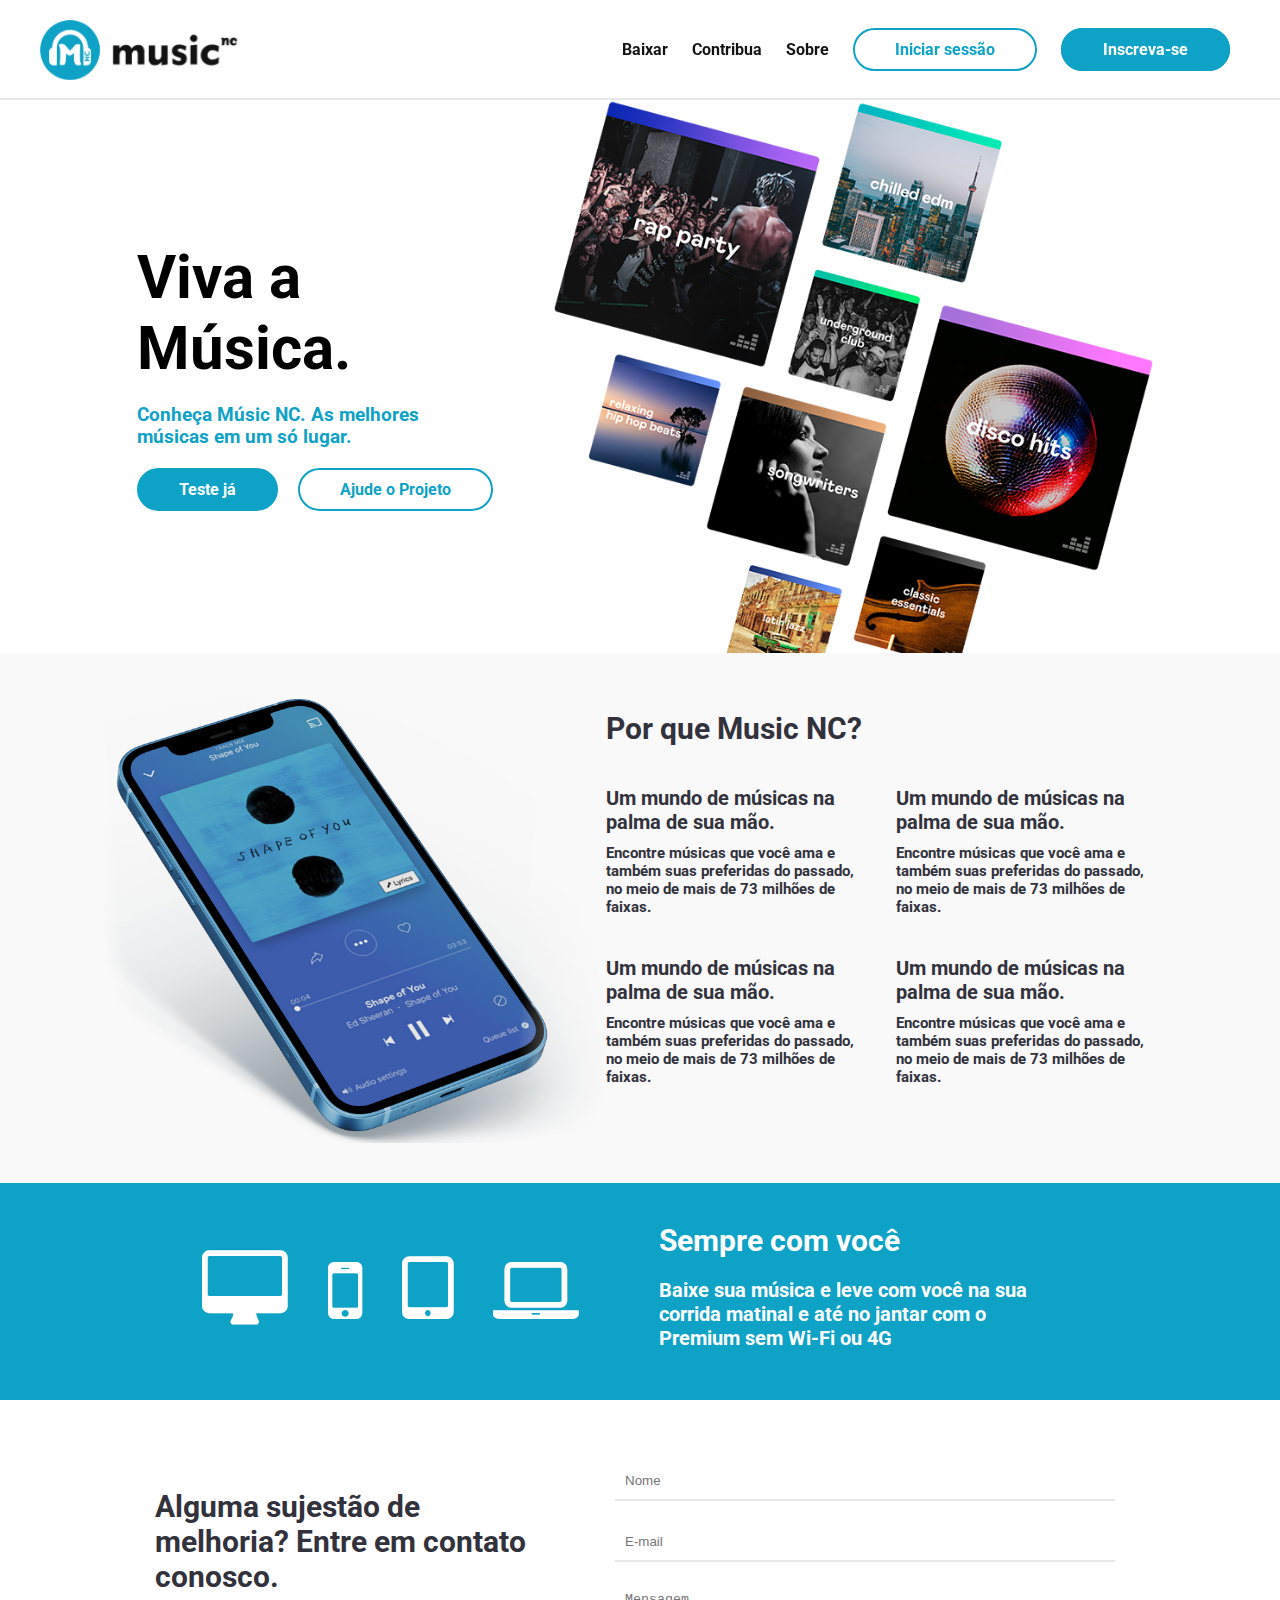
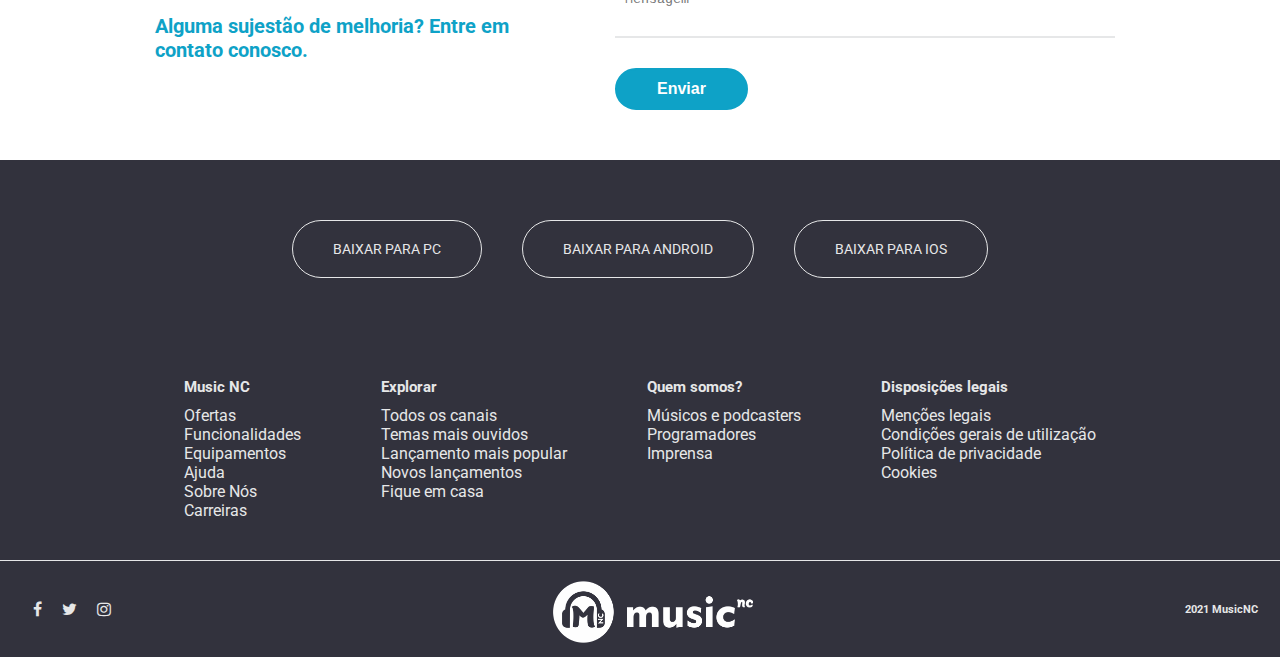
==== commit f79b0470: "alterando botões home" ====
--- a/index.html
+++ b/index.html
@@ -58,8 +58,8 @@
             </div>
     
             <div id="btn-banner">
-                <a class="btn-princ btn-h-03" href="paginas/doacao.html">Ajude o projeto</a>
-                <a class="btn-princ btn-h-02" href="https://vitor-ian.github.io/Music-NC/">Teste já</a>
+                <a class="btn-princ btn-h-03" href="https://vitor-ian.github.io/Music-NC/">Teste já</a>
+                <a class="btn-princ btn-h-02" href="paginas/doacao.html">Ajude o Projeto</a>
             </div>
         </div>
 
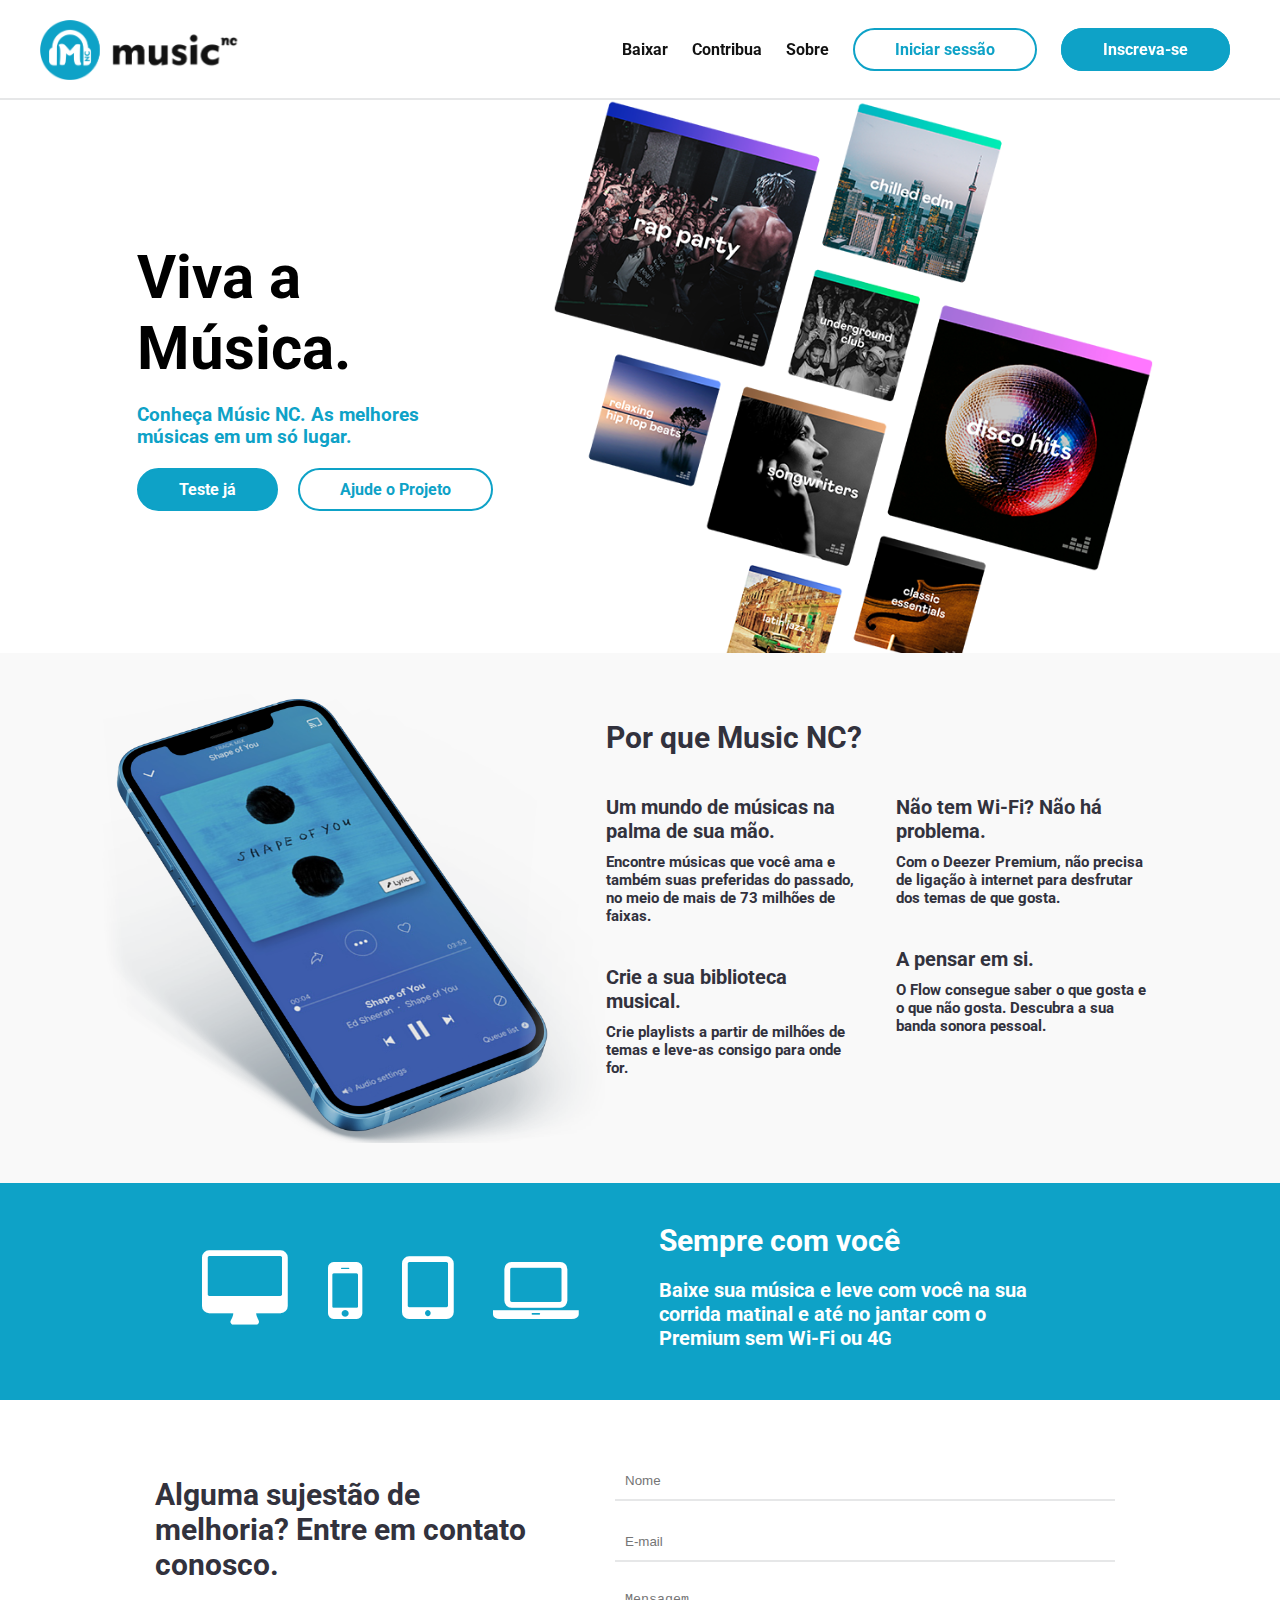
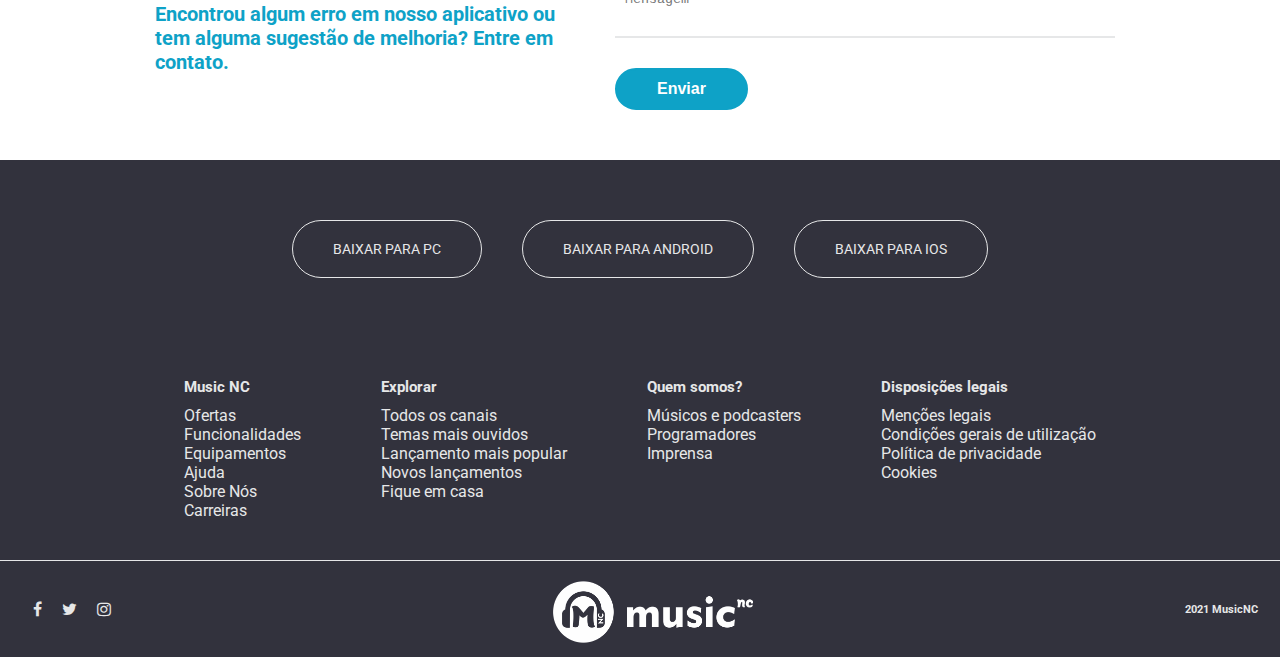
==== commit f63b5510: "enviando textos páginas" ====
--- a/index.html
+++ b/index.html
@@ -58,7 +58,7 @@
             </div>
     
             <div id="btn-banner">
-                <a class="btn-princ btn-h-03" href="https://vitor-ian.github.io/Music-NC/">Teste já</a>
+                <a class="btn-princ btn-h-03" href="paginas/manutenção.html">Teste já</a>
                 <a class="btn-princ btn-h-02" href="paginas/doacao.html">Ajude o Projeto</a>
             </div>
         </div>
@@ -86,20 +86,20 @@
                     </div>
     
                     <div class="cat-feature">
-                        <h4>Um mundo de músicas na palma de sua mão.</h4>
-                        <h5>Encontre músicas que você ama e também suas preferidas do passado, no meio de mais de 73 milhões de faixas.</h5>
+                        <h4>Crie a sua biblioteca musical.</h4>
+                        <h5>Crie playlists a partir de milhões de temas e leve-as consigo para onde for.</h5>
                     </div>
                 </div>
     
                 <div>
                     <div class="cat-feature">
-                        <h4>Um mundo de músicas na palma de sua mão.</h4>
-                        <h5>Encontre músicas que você ama e também suas preferidas do passado, no meio de mais de 73 milhões de faixas.</h5>
-                    </div>
-    
-                    <div class="cat-feature">
-                        <h4>Um mundo de músicas na palma de sua mão.</h4>
-                        <h5>Encontre músicas que você ama e também suas preferidas do passado, no meio de mais de 73 milhões de faixas.</h5>
+                        <h4>Não tem Wi-Fi? Não há problema.</h4>
+                        <h5>Com o Deezer Premium, não precisa de ligação à internet para desfrutar dos temas de que gosta.</h5>
+                    </div>
+    
+                    <div class="cat-feature">
+                        <h4>A pensar em si.</h4>
+                        <h5>O Flow consegue saber o que gosta e o que não gosta. Descubra a sua banda sonora pessoal.</h5>
                     </div>
                 </div>
 
@@ -134,7 +134,7 @@
             
             <div id="txt-forms">
                 <h2>Alguma sujestão de melhoria? Entre em contato conosco.</h2>
-                <h4 class="color2">Alguma sujestão de melhoria? Entre em contato conosco.</h4>
+                <h4 class="color2">Encontrou algum erro em nosso aplicativo ou tem alguma sugestão de melhoria? Entre em contato.</h4>
             </div>
 
             <form class="form-ct-contato" action="https://api.staticforms.xyz/submit" method="POST">
--- a/css/styles.css
+++ b/css/styles.css
@@ -569,7 +569,7 @@
 
 .bl-conteudo-sobre{
     display: flex;
-    align-items: center;
+    align-items: top;
     justify-content: center;
 }
 
@@ -733,3 +733,34 @@
     width: 110px;
 }
 
+/*===========================PÁGINA MANUTENÇÃO===========================*/
+
+#manutencao{
+    padding-top: 100px;
+    display: flex;
+    align-items: center;
+    justify-content: center;
+    flex-direction: column;
+    text-align: center;
+    background-color: #0EA2C7;
+    height: 100vh;
+}
+
+#logo-manutencao{
+    width: 200px;
+}
+
+.social-manutencao{
+    margin: 10px;
+    color: #E6E7E8;
+    font-size: 30px;
+}
+
+#sociais-manutencao{
+    margin: 40px;
+}
+
+#img-foguete{
+    width: 500px;
+    margin: 40px;
+}